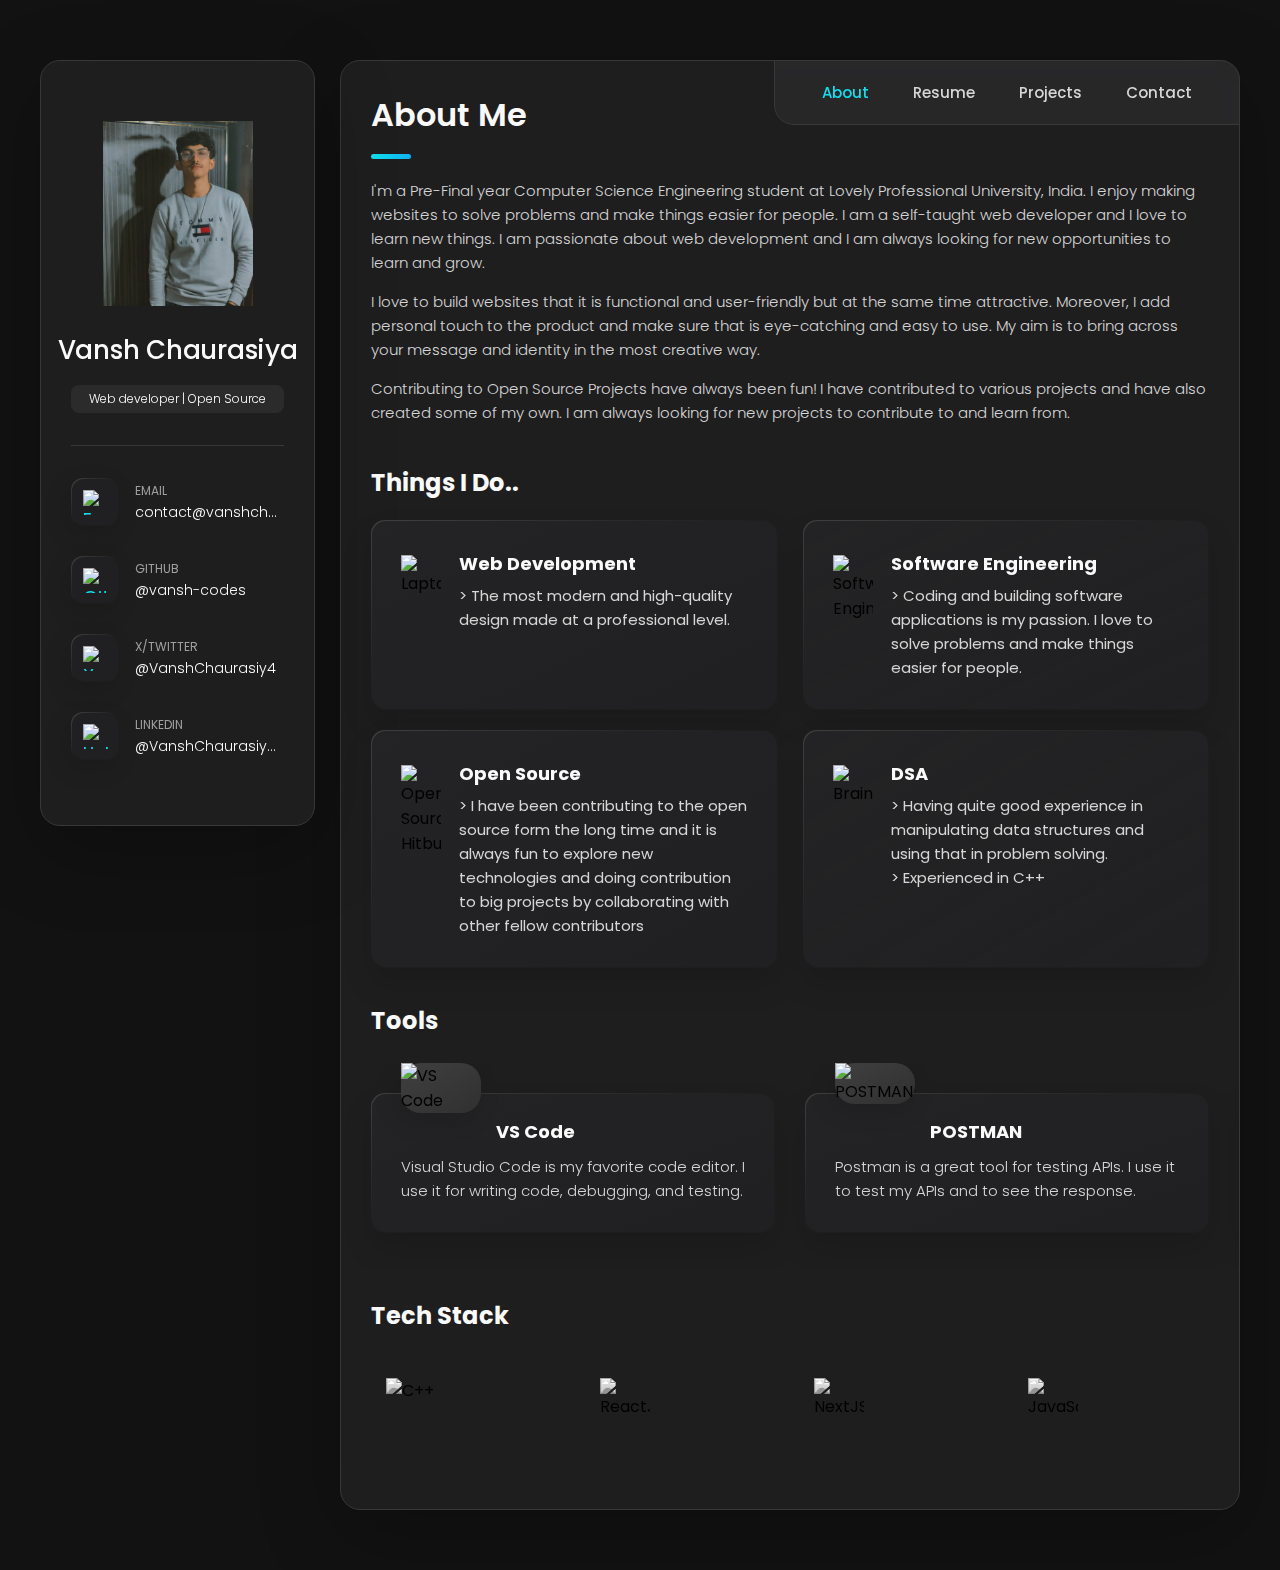
==== index.html @ 2228de02 "Replace PNG images with WEBP format for improved performance and reduced file size" ====
<!doctype html>
<html lang=en>
<head>
<script async src="https://www.googletagmanager.com/gtag/js?id=G-TPEFS9DG4G"></script>
<script>function gtag(){dataLayer.push(arguments)}window.dataLayer=window.dataLayer||[],gtag("js",new Date),gtag("config","G-TPEFS9DG4G")</script>
<script type=application/ld+json>
{
      "@context": "https://schema.org/",
      "@type": "Person",
      "name": "Vansh Chaurasiya",
      "url": "https://vanshchaurasiya.me",
      "image": "https://avatars.githubusercontent.com/u/114163734?v=4",
      "sameAs": [
        "https://x.com/VanshChaurasiy4",
        "https://www.linkedin.com/in/vanshchaurasiya24/",
        "https://github.com/vansh-codes",
        "https://vanshchaurasiya.me"
      ],
      "jobTitle": "Full Stack Developer Intern",
      "worksFor": {
        "@type": "Organization",
        "name": "MacBease Connections"
      },
      "alumniOf": {
        "@type": "CollegeOrUniversity",
        "name": "Lovely Professional University",
        "url": "https://www.lpu.in"
      },
      "knowsAbout": [
        "Web Development",
        "Full Stack Development",
        "JavaScript",
        "TypeScript",
        "React",
        "Node.js",
        "Blockchain"
      ],
      "hasOccupation": {
        "@type": "Occupation",
        "name": "Full Stack Developer",
        "estimatedSalary": "8000000 INR",
        "occupationLocation": "Remote"
      },
      "knowsLanguage": [
        { "@type": "Language", "name": "English" },
        { "@type": "Language", "name": "Hindi" }
      ]
    }
</script>
<script type=application/ld+json>
{
        "@context": "https://schema.org",
        "@type": "WebSite",
        "name": "Vansh Chaurasiya",
        "url": "https://vanshchaurasiya.me",
      }
</script>
<script type=application/ld+json>
{
        "@context": "https://schema.org",
        "@type": "ContactPage",
        "name": "Contact Vansh Chaurasiya",
        "url": "https://linkedin.com/in/vanshchaurasiya24",
        "about": "Reach out to Vansh Chaurasiya for collaboration and opportunities."
      }
</script>
<meta charset=UTF-8>
<meta http-equiv=X-UA-Compatible content="IE=edge">
<meta name=viewport content="width=device-width,initial-scale=1">
<meta http-equiv=Content-Type content="text/html; charset=utf-8">
<meta name=title content="Vansh Chaurasiya - Web Developer & Software Engineer">
<meta name=description content="Vansh Chaurasiya is a passionate Web Developer and Software Engineer currently pursuing a B.Tech in Computer Science. Skilled in modern web technologies, open-source contributions, and developing efficient, user-centric solutions.">
<meta name=keywords content="Vansh Chaurasita, vansh codes, Vansh Chaurasiya portfolio,
      single page profile, Cosmic Chronicles, Cosmic Blast, Sudoku Visualizer, Open Source Contributor,React.js developer, Next.js developer, open-source projects, JavaScript developer, front-end developer, developer portfolio, coding projects, web applications">
<meta name=robots content="index, follow">
<meta name=author content="Vansh Chaurasiya">
<meta property=og:type content=website>
<meta property=og:url content=https://vanshchaurasiya.me>
<meta property=og:title content="Vansh Chaurasiya - Web Developer & Software Engineer">
<meta property=og:description content="Vansh Chaurasiya is a passionate Web Developer and Software Engineer currently pursuing a B.Tech in Computer Science. Skilled in modern web technologies and open-source contributions">
<meta property=og:image content=https://vanshchaurasiya.me/assets/images/profile.webp>
<meta name=twitter:card content=summary_large_image>
<meta name=twitter:url content=https://vanshchaurasiya.me>
<meta name=twitter:title content="Vansh Chaurasiya - Web Developer & Software Engineer">
<meta name=twitter:description content="Explore the projects and contributions of Vansh Chaurasiya, a Web Developer & Software Engineer passionate about creating efficient and user-friendly web applications.">
<meta name=twitter:image content=https://vanshchaurasiya.me/assets/images/profile.webp>
<meta name=language content=English>
<title>Vansh Chaurasiya</title>
<link rel="shortcut icon" href=./assets/images/favicon.ico type=image/x-icon>
<link rel=stylesheet href=./assets/css/style.min.css>
<link rel=preconnect href=https://fonts.googleapis.com>
<link rel=preconnect href=https://fonts.gstatic.com crossorigin>
<link href="https://fonts.googleapis.com/css2?family=Poppins:wght@300;400;500;600&display=swap" rel=stylesheet>
</head>
<body>
<main>
<aside class=sidebar data-sidebar>
<div class=sidebar-info>
<figure class=avatar-box>
<img src=./assets/images/profile.webp alt="Vansh Chaurasiya" width=80>
</figure>
<div class=info-content>
<h1 class=name title="Vansh Chaurasiya">Vansh Chaurasiya</h1>
<p class=title>Web developer | Open Source</p>
</div>
<button class=info_more-btn data-sidebar-btn>
<span>Show Contacts</span>
<ion-icon name=chevron-down></ion-icon>
</button>
</div>
<div class=sidebar-info_more>
<div class=separator></div>
<ul class=contacts-list>
<li class=contact-item>
<div class=icon-box>
<img src=https://simpleicons.vercel.app/gmail/ffe alt=E-Mail width=25 height=25>
</div>
<div class=contact-info>
<p class=contact-title>Email</p>
<a href=mailto:contact@vanshchaurasiya.me class=contact-link>contact@vanshchaurasiya.me</a>
</div>
</li>
<li class=contact-item>
<div class=icon-box>
<img src=https://simpleicons.vercel.app/github/ffe alt=GitHub width=25 height=25>
</div>
<div class=contact-info>
<p class=contact-title>GitHub</p>
<a href=https://github.com/vansh-codes class=contact-link>@vansh-codes</a>
</div>
</li>
<li class=contact-item>
<div class=icon-box>
<img src=https://simpleicons.vercel.app/x/ffe alt=X-Twitter width=25 height=25>
</div>
<div class=contact-info>
<p class=contact-title>X/Twitter</p>
<a href=https://x.com/VanshChaurasiy4 class=contact-link>@VanshChaurasiy4</a>
</div>
</li>
<li class=contact-item>
<div class=icon-box>
<img src=https://simpleicons.vercel.app/linkedin/ffe alt=LinkedIn width=25 height=25>
</div>
<div class=contact-info>
<p class=contact-title>LinkedIn</p>
<a href=https://linkedin.com/in/vanshchaurasiya24 class=contact-link>@VanshChaurasiya24</a>
</div>
</li>
</ul>
<div class=separator></div>
<ul class=social-list>
<li class=social-item>
<a href=https://x.com/VanshChaurasiy4 class=social-link>
<ion-icon name=logo-twitter></ion-icon>
</a>
</li>
<li class=social-item>
<a href=https://linkedin.com/in/vanshchaurasiya24 class=social-link>
<ion-icon name=logo-linkedin></ion-icon>
</a>
</li>
<li class=social-item>
<a href=https://topmate.io/vansh_chaurasiya/ class=social-link>
<ion-icon name=logo-tumblr></ion-icon>
</a>
</li>
</ul>
</div>
</aside>
<div class=main-content>
<nav class=navbar>
<ul class=navbar-list>
<li class=navbar-item>
<button class="navbar-link active" data-nav-link>About</button>
</li>
<li class=navbar-item>
<button class=navbar-link data-nav-link>Resume</button>
</li>
<li class=navbar-item>
<button class=navbar-link data-nav-link>Projects</button>
</li>
<li class=navbar-item>
<button class=navbar-link data-nav-link>Contact</button>
</li>
</ul>
</nav>
<article class="about active" data-page=about>
<header>
<h2 class="h2 article-title">About me</h2>
</header>
<section class=about-text>
<p>
I'm a Pre-Final year Computer Science Engineering student at Lovely Professional University, India. I enjoy making websites to solve problems and make things easier for people. I am a self-taught web developer and I love to learn new things. I am passionate about web development and I am always looking for new opportunities to learn and grow.
</p>
<p>
I love to build websites that it is functional and user-friendly but at the same time attractive. Moreover, I add personal touch to the product and make sure that is eye-catching and easy to use. My aim is to bring across your message and identity in the most creative way.
</p>
<p>
Contributing to Open Source Projects have always been fun! I have contributed to various projects and have also created some of my own. I am always looking for new projects to contribute to and learn from.
</p>
</section>
<section class=service>
<h3 class="h3 service-title">Things I do..</h3>
<ul class=service-list>
<li class=service-item>
<div class=service-icon-box>
<img src=https://raw.githubusercontent.com/Tarikul-Islam-Anik/Animated-Fluent-Emojis/master/Emojis/Objects/Laptop.png alt=Laptop width=40>
</div>
<div class=service-content-box>
<h4 class="h4 service-item-title">Web Development</h4>
<p class=service-item-text>
> The most modern and high-quality design made at a professional level.
</p>
</div>
</li>
<li class=service-item>
<div class=service-icon-box>
<img src=https://raw.githubusercontent.com/Tarikul-Islam-Anik/Animated-Fluent-Emojis/master/Emojis/People%20with%20professions/Man%20Technologist%20Medium%20Skin%20Tone.png alt="Software Engineering" width=40>
</div>
<div class=service-content-box>
<h4 class="h4 service-item-title">Software Engineering</h4>
<p class=service-item-text>
> Coding and building software applications is my passion. I love to solve problems and make things easier for people.
</p>
</div>
</li>
<li class=service-item>
<div class=service-icon-box>
<img src=https://raw.githubusercontent.com/Tarikul-Islam-Anik/Animated-Fluent-Emojis/master/Emojis/Activities/Bullseye.png alt="Open Source Hitbullseye" width=40>
</div>
<div class=service-content-box>
<h4 class="h4 service-item-title">Open Source</h4>
<p class=service-item-text>
> I have been contributing to the open source form the long time and it is always fun to explore new technologies and doing contribution to big projects by collaborating with other fellow contributors
</p>
</div>
</li>
<li class=service-item>
<div class=service-icon-box>
<img src=https://raw.githubusercontent.com/Tarikul-Islam-Anik/Animated-Fluent-Emojis/master/Emojis/Hand%20gestures/Brain.png alt=Brain width=40>
</div>
<div class=service-content-box>
<h4 class="h4 service-item-title">DSA</h4>
<p class=service-item-text>
> Having quite good experience in manipulating data structures and using that in problem solving. <br>
> Experienced in C++
</p>
</div>
</li>
</ul>
</section>
<section class=testimonials>
<h3 class="h3 testimonials-title">Tools</h3>
<ul class="testimonials-list has-scrollbar">
<li class=testimonials-item>
<div class=content-card data-testimonials-item>
<figure class=testimonials-avatar-box>
<img src=./assets/images/vs-code.svg alt="VS Code" width=60 data-testimonials-avatar>
</figure>
<h4 class="h4 testimonials-item-title" data-testimonials-title>VS Code</h4>
<div class=testimonials-text data-testimonials-text>
<p>
Visual Studio Code is my favorite code editor. I use it for writing code, debugging, and testing.
</p>
</div>
</div>
</li>
<li class=testimonials-item>
<div class=content-card data-testimonials-item>
<figure class=testimonials-avatar-box>
<img src=./assets/images/postman-icon.svg alt=POSTMAN width=60 data-testimonials-avatar>
</figure>
<h4 class="h4 testimonials-item-title" data-testimonials-title>POSTMAN</h4>
<div class=testimonials-text data-testimonials-text>
<p>
Postman is a great tool for testing APIs. I use it to test my APIs and to see the response.
</p>
</div>
</div>
</li>
<li class=testimonials-item>
<div class=content-card data-testimonials-item>
<figure class=testimonials-avatar-box>
<img src=./assets/images/github.svg alt=Github width=60 data-testimonials-avatar>
</figure>
<h4 class="h4 testimonials-item-title" data-testimonials-title>GitHub</h4>
<div class=testimonials-text data-testimonials-text>
<p>
I use GitHub for version control and to collaborate with other developers.
</p>
</div>
</div>
</li>
<li class=testimonials-item>
<div class=content-card data-testimonials-item>
<figure class=testimonials-avatar-box>
<img src=./assets/images/git.svg alt=Git width=60 data-testimonials-avatar>
</figure>
<h4 class="h4 testimonials-item-title" data-testimonials-title>Git</h4>
<div class=testimonials-text data-testimonials-text>
<p>
Git is a distributed version control system. I use it to track changes in the source code during software development. It proves to be very useful when working in a team.
</p>
</div>
</div>
</li>
<li class=testimonials-item>
<div class=content-card data-testimonials-item>
<figure class=testimonials-avatar-box>
<img src=./assets/images/markdown.svg alt=Markdown width=60 data-testimonials-avatar>
</figure>
<h4 class="h4 testimonials-item-title" data-testimonials-title>Markdown</h4>
<div class=testimonials-text data-testimonials-text>
<p>
Markdown is a lightweight markup language with plain-text-formatting syntax. I use it to write documentation and README files. It is easy to write and easy to read. Markdown is a great way to write documentation.
</p>
</div>
</div>
</li>
<li class=testimonials-item>
<div class=content-card data-testimonials-item>
<figure class=testimonials-avatar-box>
<img src=./assets/images/linux.svg alt=Linux width=60 data-testimonials-avatar>
</figure>
<h4 class="h4 testimonials-item-title" data-testimonials-title>Linux</h4>
<div class=testimonials-text data-testimonials-text>
<p>
Sometimes I use Linux as my operating system. It is open-source and free. Linux is very stable and secure. It is great for programming and development.
</p>
</div>
</div>
</li>
</ul>
</section>
<div class=modal-container data-modal-container>
<div class=overlay data-overlay></div>
<section class=testimonials-modal>
<button class=modal-close-btn data-modal-close-btn>
<ion-icon name=close-outline></ion-icon>
</button>
<div class=modal-img-wrapper>
<figure class=modal-avatar-box>
<img src=./assets/images/github.svg alt=GitHub width=80 data-modal-img>
</figure>
</div>
<div class=modal-content>
<h4 class="h3 modal-title" data-modal-title>GitHub</h4>
<div data-modal-text>
<p>
I use GitHub for version control and to collaborate with other developers.
</p>
</div>
</div>
</section>
</div>
<section class=clients>
<h3 class="h3 clients-title">Tech Stack</h3>
<ul class="clients-list has-scrollbar">
<li class=clients-item>
<div style=width:50px>
<img src=https://simpleicons.vercel.app/cplusplus/fff alt=C++>
</div>
</li>
<li class=clients-item>
<div style=width:50px>
<img src=https://simpleicons.vercel.app/react/fff alt=ReactJS>
</div>
</li>
<li class=clients-item>
<div style=width:50px>
<img src=https://simpleicons.vercel.app/nextdotjs/fff alt=NextJS>
</div>
</li>
<li class=clients-item>
<div style=width:50px>
<img src=https://simpleicons.vercel.app/javascript/fff alt=JavaScript>
</div>
</li>
<li class=clients-item>
<div style=width:50px>
<img src=https://simpleicons.vercel.app/python/fff alt=Python>
</div>
</li>
<li class=clients-item>
<div style=width:50px>
<img src=https://simpleicons.vercel.app/html5/fff alt=HTML5>
</div>
</li>
<li class=clients-item>
<div style=width:50px>
<img src=https://simpleicons.vercel.app/css3/fff alt=CSS3>
</div>
</li>
<li class=clients-item>
<div style=width:50px>
<img src=https://simpleicons.vercel.app/nodedotjs/fff alt=NodeJS>
</div>
</li>
<li class=clients-item>
<div style=width:50px>
<img src=https://simpleicons.vercel.app/express/fff alt=Express>
</div>
</li>
<li class=clients-item>
<div style=width:50px>
<img src=https://simpleicons.vercel.app/bootstrap/fff alt=Bootstrap>
</div>
</li>
<li class=clients-item>
<div style=width:50px>
<img src=https://simpleicons.vercel.app/tailwindcss/fff alt=TailwindCSS>
</div>
</li>
<li class=clients-item>
<div style=width:50px>
<img src=https://simpleicons.vercel.app/jquery/fff alt=JQuery>
</div>
</li>
<li class=clients-item>
<div style=width:50px>
<img src=https://simpleicons.vercel.app/mongodb/fff alt=MongoDB>
</div>
</li>
<li class=clients-item>
<div style=width:50px>
<img src=https://simpleicons.vercel.app/mysql/fff alt=MySQL>
</div>
</li>
<li class=clients-item>
<div style=width:50px>
<img src=https://simpleicons.vercel.app/figma/fff alt=Figma>
</div>
</li>
<li class=clients-item>
<div style=width:50px>
<img src=https://simpleicons.vercel.app/c/fff alt=C>
</div>
</li>
</ul>
</section>
</article>
<article class=resume data-page=resume>
<header>
<h2 class="h2 article-title">Resume</h2>
</header>
<section class=timeline>
<div class=title-wrapper>
<div class=icon-box>
<ion-icon name=book-outline></ion-icon>
</div>
<h3 class=h3>Education</h3>
</div>
<ol class=timeline-list>
<li class=timeline-item>
<h4 class="h4 timeline-item-title">Lovely Professional University</h4>
<span>2022-Present</span>
<p class=timeline-text>
B.Tech Computer Science and Engineering <br>
3rd Year [8.69/10 CGPA]
</p>
</li>
<li class=timeline-item>
<h4 class="h4 timeline-item-title">Mother Teresa Senior Secondary Co-Ed School</h4>
<span>2020-2022</span>
<p class=timeline-text>
Higher Secondary Education from Bhopal <br>
CBSE Board [89.2%]
</p>
</li>
<li class=timeline-item>
<h4 class="h4 timeline-item-title">Secondary Education</h4>
<span>2019-2020</span>
<p class=timeline-text>
from Maharashtra Secondary School<br>
Maharashtra Board [91.8%]
</p>
</li>
</ol>
</section>
<section class=timeline>
<div class=title-wrapper>
<div class=icon-box>
<ion-icon name=book-outline></ion-icon>
</div>
<h3 class=h3>Experience</h3>
</div>
<ol class=timeline-list>
<li class=timeline-item>
<h4 class="h4 timeline-item-title">Full Stack Developer Internship, MacBease Connections Private Limited</h4>
<span>November 2024 — Present</span>
<p class=timeline-text>
> Developing and maintaining the official websites <br>
> Developed efficient RESTful APIs with an average response time of &lt; 400ms <br>
</p>
</li>
<li class=timeline-item>
<h4 class="h4 timeline-item-title">Project Admin, GirlScript Summer Of Code Extended 2024</h4>
<span>October 2024 — November 2024</span>
<p class=timeline-text>
> Managing the project and the contributors <br>
</p>
</li>
<li class=timeline-item>
<h4 class="h4 timeline-item-title">Full Stack Web Developer Internship, GirlScript Summer of Code</h4>
<span>September 2024 - November 2024</span>
<p class=timeline-text>
> Developing responsive and user-friendly pages using ReactJS and NextJS <br>
> Increased engagement rate by 10% by implementing new features
</p>
</li>
<li class=timeline-item>
<h4 class="h4 timeline-item-title">Open Source Contributor, GirlScript Summer Of Code (GSSoC'24)</h4>
<span>June 2024 - August 2024</span>
<p class=timeline-text>
> Ranked 51 out of 2.4k+ active contributors, recognized as Top Contributor<br>
> Contributed to more than 10 repositories focusing on both frontend and backend technologies <br>
> Implemented new features, fixed bugs and improved the overall performance of the projects > Worked on enhancing the SEO of the websites
</p>
</li>
</ol>
</section>
</article>
<article class=portfolio data-page=projects>
<header>
<h2 class="h2 article-title">Project</h2>
</header>
<section class=projects>
<ul class=filter-list>
<li class=filter-item>
<button class=active data-filter-btn>All</button>
</li>
<li class=filter-item>
<button data-filter-btn>Web Development</button>
</li>
<li class=filter-item>
<button data-filter-btn>Browser Extensions</button>
</li>
<li class=filter-item>
<button data-filter-btn>Coding</button>
</li>
</ul>
<div class=filter-select-box>
<button class=filter-select data-select>
<div class=select-value data-selecct-value>Select category</div>
<div class=select-icon>
<ion-icon name=chevron-down></ion-icon>
</div>
</button>
<ul class=select-list>
<li class=select-item>
<button data-select-item>All</button>
</li>
<li class=select-item>
<button data-select-item>Web Development</button>
</li>
<li class=select-item>
<button data-select-item>Browser Extensions</button>
</li>
<li class=select-item>
<button data-select-item>Coding</button>
</li>
</ul>
</div>
<ul class=project-list>
<li class="project-item active" data-filter-item data-category="web development">
<a href=https://github.com/vansh-codes/e-wood>
<figure class=project-img>
<div class=project-item-icon-box>
<img src=https://raw.githubusercontent.com/Tarikul-Islam-Anik/Animated-Fluent-Emojis/master/Emojis/Hand%20gestures/Eye.png alt=Eye width=5>
</div>
<img src=./assets/images/e-wood.webp alt=E-Wood loading=lazy>
</figure>
<h3 class=project-title>E-Wood</h3>
<p class=project-category>Web Development</p>
</a>
</li>
<li class="project-item active" data-filter-item data-category="web development">
<a href=https://github.com/vansh-codes/cosmic-chronicles>
<figure class=project-img>
<div class=project-item-icon-box>
<img src=https://raw.githubusercontent.com/Tarikul-Islam-Anik/Animated-Fluent-Emojis/master/Emojis/Hand%20gestures/Eye.png alt=Eye width=5>
</div>
<img src=./assets/images/cosmic-chronicles.webp alt="Cosmic Chronicles" loading=lazy>
</figure>
<h3 class=project-title>Cosmic Chronicles</h3>
<p class=project-category>Web Development</p>
</a>
</li>
<li class="project-item active" data-filter-item data-category="web development">
<a href=https://github.com/vansh-codes/cosmic-blast>
<figure class=project-img>
<div class=project-item-icon-box>
<img src=https://raw.githubusercontent.com/Tarikul-Islam-Anik/Animated-Fluent-Emojis/master/Emojis/Hand%20gestures/Eye.png alt=Eye width=5>
</div>
<img src=./assets/images/cosmic-blast.webp alt="Cosmic Blast" loading=lazy>
</figure>
<h3 class=project-title>Cosmic Blast</h3>
<p class=project-category>Web Development</p>
</a>
</li>
<li class="project-item active" data-filter-item data-category="browser extensions">
<a href=https://github.com/vansh-codes/web-annotation-tool>
<figure class=project-img>
<div class=project-item-icon-box>
<img src=https://raw.githubusercontent.com/Tarikul-Islam-Anik/Animated-Fluent-Emojis/master/Emojis/Hand%20gestures/Eye.png alt=Eye width=5>
</div>
<img src=./assets/images/web-annotation.webp alt="Web Annotation Tool" loading=lazy>
</figure>
<h3 class=project-title>Web Annotation Tool</h3>
<p class=project-category>Browser Extensions</p>
</a>
</li>
<li class="project-item active" data-filter-item data-category="web development">
<a href=https://github.com/vansh-codes/Heatmap-Generator>
<figure class=project-img>
<div class=project-item-icon-box>
<img src=https://raw.githubusercontent.com/Tarikul-Islam-Anik/Animated-Fluent-Emojis/master/Emojis/Hand%20gestures/Eye.png alt=Eye width=5>
</div>
<img src=./assets/images/heatmap-generator.webp alt="Heatmap Generator" loading=lazy>
</figure>
<h3 class=project-title>Heatmap Generator</h3>
<p class=project-category>Web Development</p>
</a>
</li>
<li class="project-item active" data-filter-item data-category="browser extensions">
<a href=https://github.com/vansh-codes/testforge>
<figure class=project-img>
<div class=project-item-icon-box>
<img src=https://raw.githubusercontent.com/Tarikul-Islam-Anik/Animated-Fluent-Emojis/master/Emojis/Hand%20gestures/Eye.png alt=Eye width=5>
</div>
<img src=./assets/images/testforge.webp alt=TestForge loading=lazy>
</figure>
<h3 class=project-title>TestForge</h3>
<p class=project-category>Browser Extensions</p>
</a>
</li>
<li class="project-item active" data-filter-item data-category=coding>
<a href=https://github.com/vansh-codes/Bankers-Algorithm---OS>
<figure class=project-img>
<div class=project-item-icon-box>
<img src=https://raw.githubusercontent.com/Tarikul-Islam-Anik/Animated-Fluent-Emojis/master/Emojis/Hand%20gestures/Eye.png alt=Eye width=5>
</div>
<img src=./assets/images/bankers-algo.webp alt="Bankers Algorithm" loading=lazy>
</figure>
<h3 class=project-title>Bankers Algorithm</h3>
<p class=project-category>Coding</p>
</a>
</li>
<li class="project-item active" data-filter-item data-category="web development">
<a href=https://github.com/vansh-codes/iPhone14Pro-Clone>
<figure class=project-img>
<div class=project-item-icon-box>
<img src=https://raw.githubusercontent.com/Tarikul-Islam-Anik/Animated-Fluent-Emojis/master/Emojis/Hand%20gestures/Eye.png alt=Eye width=5>
</div>
<img src=./assets/images/iphone14pro.webp alt=metaspark loading=lazy>
</figure>
<h3 class=project-title>iPhone 14 Pro Clone</h3>
<p class=project-category>Web Development</p>
</a>
</li>
<li class="project-item active" data-filter-item data-category="web development">
<a href=https://github.com/vansh-codes/Text-Volt>
<figure class=project-img>
<div class=project-item-icon-box>
<img src=https://raw.githubusercontent.com/Tarikul-Islam-Anik/Animated-Fluent-Emojis/master/Emojis/Hand%20gestures/Eye.png alt=Eye width=5>
</div>
<img src=./assets/images/textvolt.webp alt="task manager" loading=lazy>
</figure>
<h3 class=project-title>Text Volt</h3>
<p class=project-category>Web Development</p>
</a>
</li>
<li class="project-item active" data-filter-item data-category=coding>
<a href=https://github.com/vansh-codes/Python-Projects>
<figure class=project-img>
<div class=project-item-icon-box>
<img src=https://raw.githubusercontent.com/Tarikul-Islam-Anik/Animated-Fluent-Emojis/master/Emojis/Hand%20gestures/Eye.png alt=Eye width=5>
</div>
<img src=./assets/images/python-projects.webp alt="Python Projects" loading=lazy>
</figure>
<h3 class=project-title>Python Projects</h3>
<p class=project-category>Coding</p>
</a>
</li>
</ul>
</section>
</article>
<article class=contact data-page=contact>
<header>
<h2 class="h2 article-title">Contact</h2>
</header>
<section class=mapbox data-mapbox>
<figure>
<iframe src="https://www.google.com/maps/embed?pb=!1m18!1m12!1m3!1d234700.9000290281!2d77.24107900392004!3d23.199323871704163!2m3!1f0!2f0!3f0!3m2!1i1024!2i768!4f13.1!3m3!1m2!1s0x397c428f8fd68fbd%3A0x2155716d572d4f8!2sBhopal%2C%20Madhya%20Pradesh!5e0!3m2!1sen!2sin!4v1726924952964!5m2!1sen!2sin" width=400 height=300 loading=lazy></iframe>
</figure>
</section>
<section class=contact-form>
<h3 class="h3 form-title">Contact Form</h3>
<form class=form data-form method=POST id=form>
<script>document.write(unescape("%3C%69%6E%70%75%74%20%74%79%70%65%3D%22%68%69%64%64%65%6E%22%20%6E%61%6D%65%3D%22%61%63%63%65%73%73%5F%6B%65%79%22%20%76%61%6C%75%65%3D%22%66%65%64%34%32%33%39%36%2D%37%32%30%36%2D%34%38%63%34%2D%39%31%61%61%2D%30%37%39%31%61%33%61%66%34%31%35%61%22%3E"))</script>
<div class=input-wrapper>
<input name=fullname class=form-input placeholder="Full name" required data-form-input>
<input type=email name=email class=form-input placeholder="Email address" required data-form-input>
</div>
<textarea name=message class=form-input placeholder="Your Message" required data-form-input></textarea>
<button class=form-btn type=submit disabled data-form-btn>
<ion-icon name=paper-plane></ion-icon>
<span class=result-msg>Send Message</span>
</button>
<div id=result class=form-result></div>
</form>
</section>
</article>
</div>
</main>
<script src=./assets/js/script.min.js></script>
<script type=module src=https://unpkg.com/ionicons@5.5.2/dist/ionicons/ionicons.esm.js></script>
<script nomodule src=https://unpkg.com/ionicons@5.5.2/dist/ionicons/ionicons.js></script>
</body>
</html>
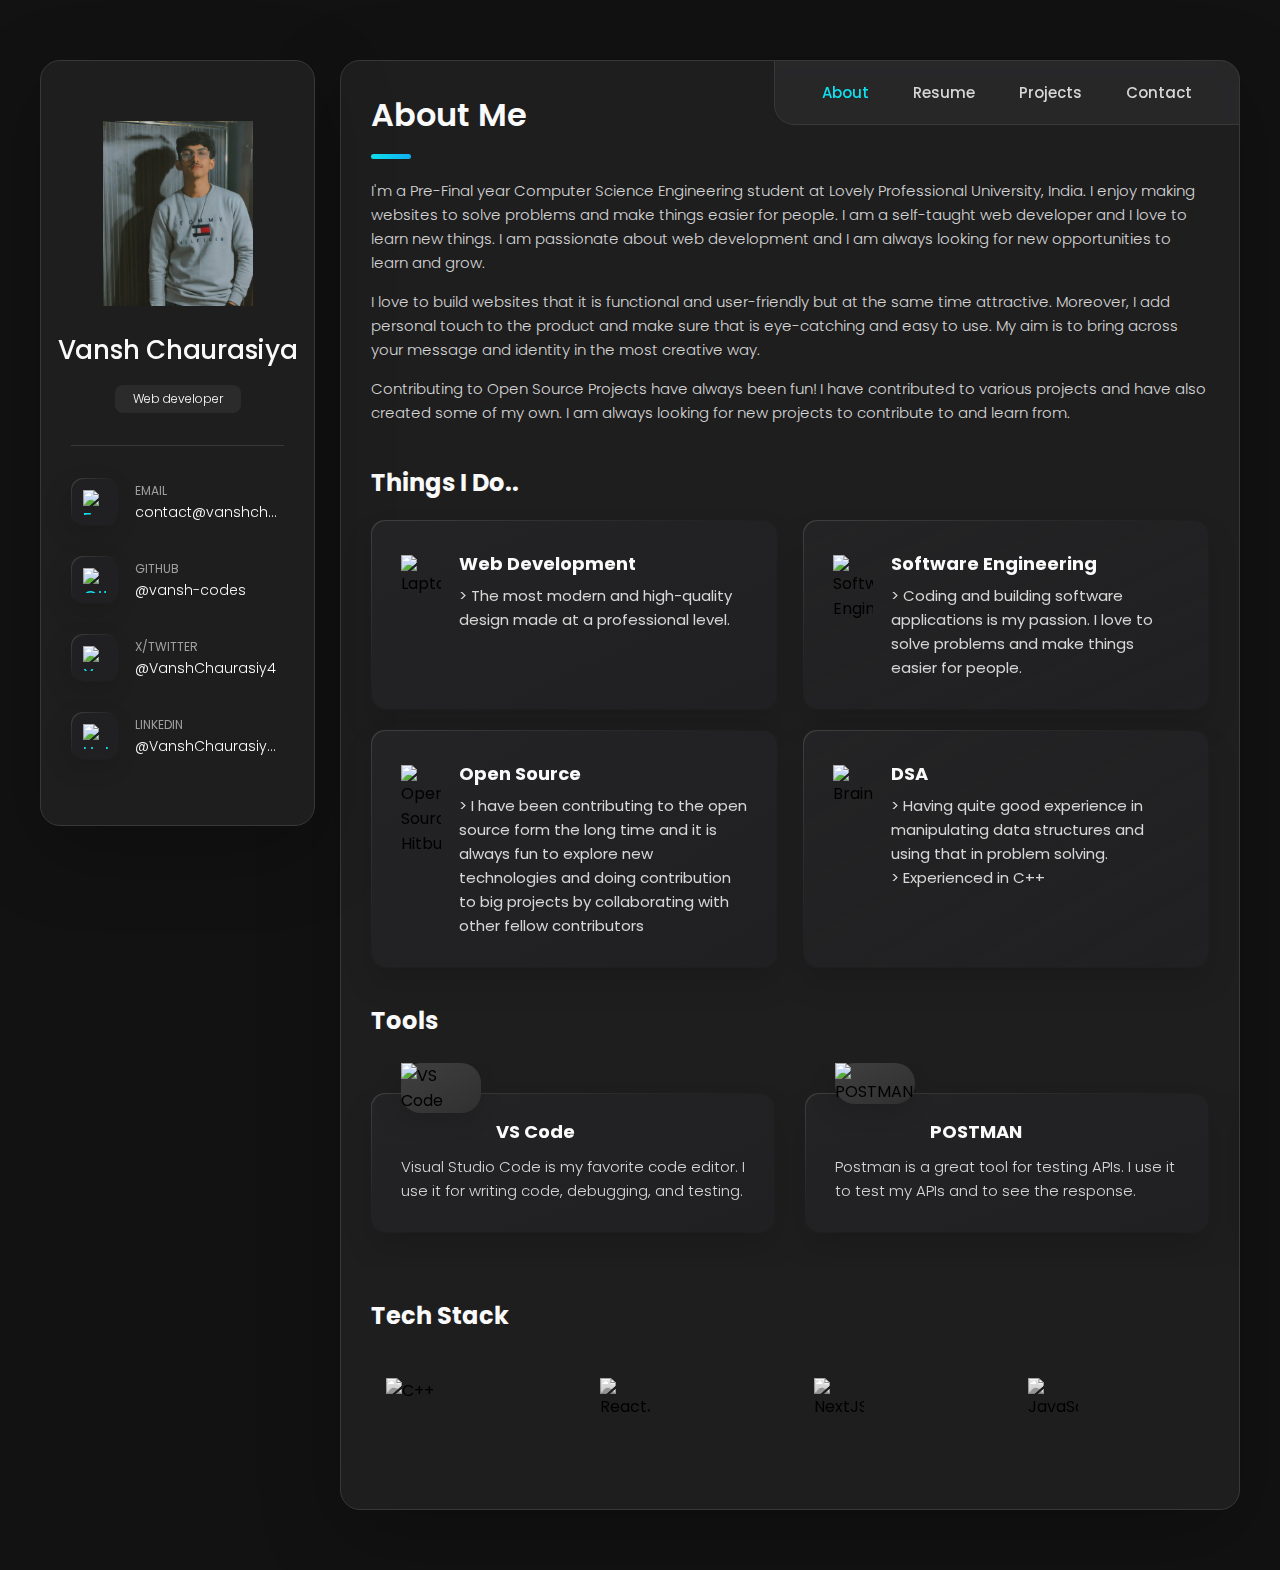
==== commit 6d5be7ef: "Add favicons and browser configuration, update sitemap and robots.txt" ====
--- a/index.html
+++ b/index.html
@@ -4,7 +4,7 @@
 <script async src="https://www.googletagmanager.com/gtag/js?id=G-TPEFS9DG4G"></script>
 <script>function gtag(){dataLayer.push(arguments)}window.dataLayer=window.dataLayer||[],gtag("js",new Date),gtag("config","G-TPEFS9DG4G")</script>
 <script type=application/ld+json>
-{
+  {
       "@context": "https://schema.org/",
       "@type": "Person",
       "name": "Vansh Chaurasiya",
@@ -48,21 +48,22 @@
     }
 </script>
 <script type=application/ld+json>
-{
-        "@context": "https://schema.org",
-        "@type": "WebSite",
-        "name": "Vansh Chaurasiya",
-        "url": "https://vanshchaurasiya.me",
-      }
+  {
+    "@context": "https://schema.org",
+    "@type": "WebSite",
+    "name": "Vansh Chaurasiya",
+    "url": "https://vanshchaurasiya.me",
+    "image": "https://vanshchaurasiya.me/assets/images/profile.webp",
+  }
 </script>
 <script type=application/ld+json>
-{
-        "@context": "https://schema.org",
-        "@type": "ContactPage",
-        "name": "Contact Vansh Chaurasiya",
-        "url": "https://linkedin.com/in/vanshchaurasiya24",
-        "about": "Reach out to Vansh Chaurasiya for collaboration and opportunities."
-      }
+  {
+    "@context": "https://schema.org",
+    "@type": "ContactPage",
+    "name": "Contact Vansh Chaurasiya",
+    "url": "https://linkedin.com/in/vanshchaurasiya24",
+    "about": "Reach out to Vansh Chaurasiya for collaboration and opportunities."
+  }
 </script>
 <meta charset=UTF-8>
 <meta http-equiv=X-UA-Compatible content="IE=edge">
@@ -71,14 +72,20 @@
 <meta name=title content="Vansh Chaurasiya - Web Developer & Software Engineer">
 <meta name=description content="Vansh Chaurasiya is a passionate Web Developer and Software Engineer currently pursuing a B.Tech in Computer Science. Skilled in modern web technologies, open-source contributions, and developing efficient, user-centric solutions.">
 <meta name=keywords content="Vansh Chaurasita, vansh codes, Vansh Chaurasiya portfolio,
-      single page profile, Cosmic Chronicles, Cosmic Blast, Sudoku Visualizer, Open Source Contributor,React.js developer, Next.js developer, open-source projects, JavaScript developer, front-end developer, developer portfolio, coding projects, web applications">
+single page profile, Cosmic Chronicles, Cosmic Blast, Sudoku Visualizer, Open Source Contributor,React.js developer, Next.js developer, open-source projects, JavaScript developer, front-end developer, developer portfolio, coding projects, web applications">
 <meta name=robots content="index, follow">
 <meta name=author content="Vansh Chaurasiya">
+<meta name="creator" content="Vansh Chaurasiya" />
+<meta name="msapplication-config" content="/browserconfig.xml">
+<meta name="application-name" content="Vansh Chaurasiya" />
 <meta property=og:type content=website>
+<meta property="og:site_name" content="Vansh Chaurasiya" />
 <meta property=og:url content=https://vanshchaurasiya.me>
 <meta property=og:title content="Vansh Chaurasiya - Web Developer & Software Engineer">
 <meta property=og:description content="Vansh Chaurasiya is a passionate Web Developer and Software Engineer currently pursuing a B.Tech in Computer Science. Skilled in modern web technologies and open-source contributions">
 <meta property=og:image content=https://vanshchaurasiya.me/assets/images/profile.webp>
+<meta property="og:image:alt" content="Vansh Chaurasiya Profile" />
+<meta property="og:image:secure_url" content="https://vanshchaurasiya.me/assets/images/profile.webp" />
 <meta name=twitter:card content=summary_large_image>
 <meta name=twitter:url content=https://vanshchaurasiya.me>
 <meta name=twitter:title content="Vansh Chaurasiya - Web Developer & Software Engineer">
@@ -86,8 +93,24 @@
 <meta name=twitter:image content=https://vanshchaurasiya.me/assets/images/profile.webp>
 <meta name=language content=English>
 <title>Vansh Chaurasiya</title>
+<link rel="icon" href="./assets/images/favicon.ico" type="image/x-icon">
+<link rel="icon" href="./assets/images/favicon-32x32.png" type="image/png">
 <link rel="shortcut icon" href=./assets/images/favicon.ico type=image/x-icon>
+<link rel="icon" type="image/png" sizes="192x192"  href="./assets/images/android-icon-192x192.png">
+<link rel="icon" type="image/png" sizes="32x32" href="./assets/images/favicon-32x32.png">
+<link rel="icon" type="image/png" sizes="96x96" href="./assets/images/favicon-96x96.png">
+<link rel="icon" type="image/png" sizes="16x16" href="./assets/images/favicon-16x16.png">
+<link rel="apple-touch-icon" sizes="57x57" href="./assets/images/apple-icon-57x57.png">
+<link rel="apple-touch-icon" sizes="60x60" href="./assets/images/apple-icon-60x60.png">
+<link rel="apple-touch-icon" sizes="72x72" href="./assets/images/apple-icon-72x72.png">
+<link rel="apple-touch-icon" sizes="76x76" href="./assets/images/apple-icon-76x76.png">
+<link rel="apple-touch-icon" sizes="114x114" href="./assets/images/apple-icon-114x114.png">
+<link rel="apple-touch-icon" sizes="120x120" href="./assets/images/apple-icon-120x120.png">
+<link rel="apple-touch-icon" sizes="144x144" href="./assets/images/apple-icon-144x144.png">
+<link rel="apple-touch-icon" sizes="152x152" href="./assets/images/apple-icon-152x152.png">
+<link rel="apple-touch-icon" sizes="180x180" href="./assets/images/apple-icon-180x180.png">
 <link rel=stylesheet href=./assets/css/style.min.css>
+<link rel="canonical" href="https://vanshchaurasiya.me" />
 <link rel=preconnect href=https://fonts.googleapis.com>
 <link rel=preconnect href=https://fonts.gstatic.com crossorigin>
 <link href="https://fonts.googleapis.com/css2?family=Poppins:wght@300;400;500;600&display=swap" rel=stylesheet>
@@ -101,7 +124,7 @@
 </figure>
 <div class=info-content>
 <h1 class=name title="Vansh Chaurasiya">Vansh Chaurasiya</h1>
-<p class=title>Web developer | Open Source</p>
+<p class=title>Web developer</p>
 </div>
 <button class=info_more-btn data-sidebar-btn>
 <span>Show Contacts</span>
@@ -113,11 +136,11 @@
 <ul class=contacts-list>
 <li class=contact-item>
 <div class=icon-box>
-<img src=https://simpleicons.vercel.app/gmail/ffe alt=E-Mail width=25 height=25>
+<img src=https://simpleicons.vercel.app/gmail/ffe alt="E-Mail" width=25 height=25>
 </div>
 <div class=contact-info>
 <p class=contact-title>Email</p>
-<a href=mailto:contact@vanshchaurasiya.me class=contact-link>contact@vanshchaurasiya.me</a>
+<a href=mailto:contact@vanshchaurasiya.me?body=Hello%20Vansh%21 class=contact-link>contact@vanshchaurasiya.me</a>
 </div>
 </li>
 <li class=contact-item>
@@ -564,6 +587,18 @@
 </div>
 <ul class=project-list>
 <li class="project-item active" data-filter-item data-category="web development">
+<a href=https://github.com/vansh-codes/QuestSearch>
+<figure class=project-img>
+<div class=project-item-icon-box>
+<img src=https://raw.githubusercontent.com/Tarikul-Islam-Anik/Animated-Fluent-Emojis/master/Emojis/Hand%20gestures/Eye.png alt=Eye width=5>
+</div>
+<img src=./assets/images/quest-search.webp alt=Quest-Search loading=lazy>
+</figure>
+<h3 class=project-title>Quest Search</h3>
+<p class=project-category>Web Development</p>
+</a>
+</li>
+<li class="project-item active" data-filter-item data-category="web development">
 <a href=https://github.com/vansh-codes/e-wood>
 <figure class=project-img>
 <div class=project-item-icon-box>
@@ -573,6 +608,18 @@
 </figure>
 <h3 class=project-title>E-Wood</h3>
 <p class=project-category>Web Development</p>
+</a>
+</li>
+<li class="project-item active" data-filter-item data-category="coding">
+<a href=https://github.com/vansh-codes/vansh-codes-cli-portfolio>
+<figure class=project-img>
+<div class=project-item-icon-box>
+<img src=https://raw.githubusercontent.com/Tarikul-Islam-Anik/Animated-Fluent-Emojis/master/Emojis/Hand%20gestures/Eye.png alt=Eye width=5>
+</div>
+<img src=./assets/images/cli-portfolio.webp alt=Cli-Portfolio-Vansh loading=lazy>
+</figure>
+<h3 class=project-title>Cli Portfolio (NPM Package)</h3>
+<p class=project-category>Coding</p>
 </a>
 </li>
 <li class="project-item active" data-filter-item data-category="web development">
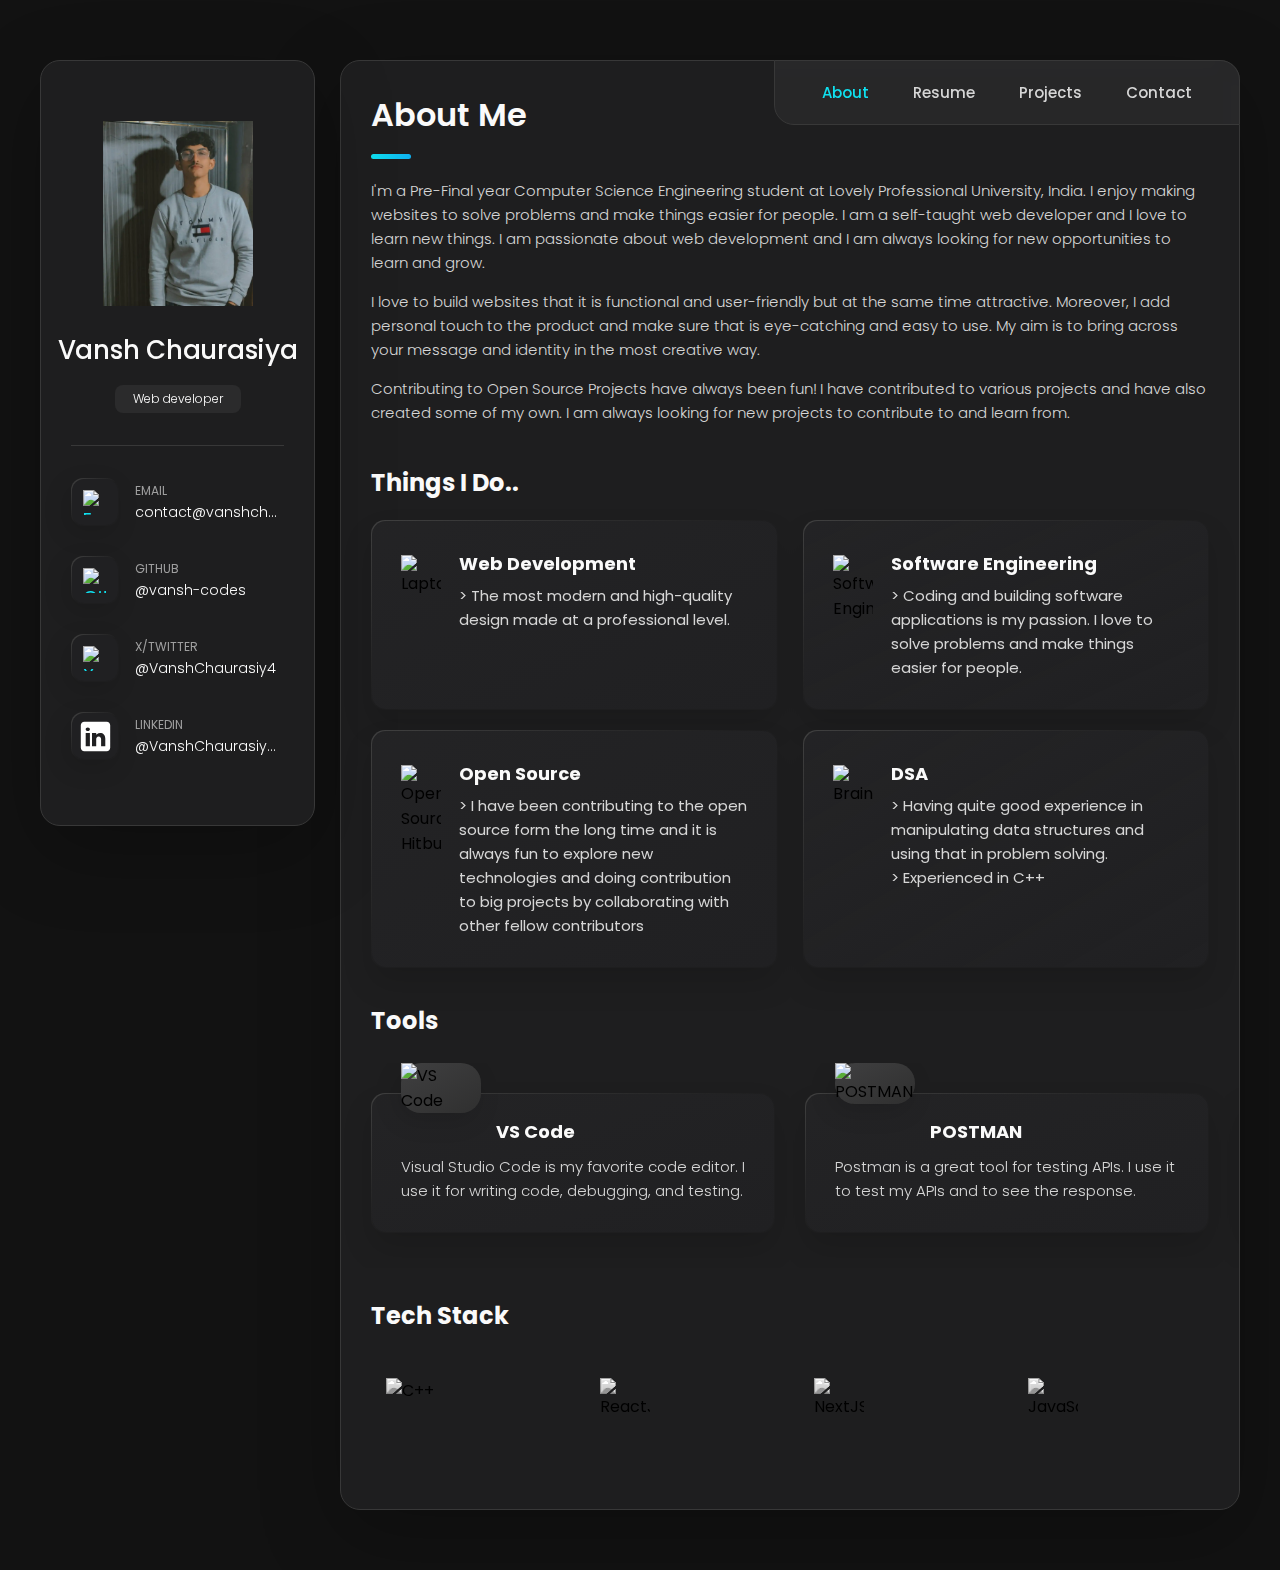
==== commit a5c3036c: "Refactor tooltip functionality and update robots.txt; remove .vscode from .gitignore" ====
--- a/index.html
+++ b/index.html
@@ -5,47 +5,47 @@
 <script>function gtag(){dataLayer.push(arguments)}window.dataLayer=window.dataLayer||[],gtag("js",new Date),gtag("config","G-TPEFS9DG4G")</script>
 <script type=application/ld+json>
   {
-      "@context": "https://schema.org/",
-      "@type": "Person",
-      "name": "Vansh Chaurasiya",
-      "url": "https://vanshchaurasiya.me",
-      "image": "https://avatars.githubusercontent.com/u/114163734?v=4",
-      "sameAs": [
-        "https://x.com/VanshChaurasiy4",
-        "https://www.linkedin.com/in/vanshchaurasiya24/",
-        "https://github.com/vansh-codes",
-        "https://vanshchaurasiya.me"
-      ],
-      "jobTitle": "Full Stack Developer Intern",
-      "worksFor": {
-        "@type": "Organization",
-        "name": "MacBease Connections"
-      },
-      "alumniOf": {
-        "@type": "CollegeOrUniversity",
-        "name": "Lovely Professional University",
-        "url": "https://www.lpu.in"
-      },
-      "knowsAbout": [
-        "Web Development",
-        "Full Stack Development",
-        "JavaScript",
-        "TypeScript",
-        "React",
-        "Node.js",
-        "Blockchain"
-      ],
-      "hasOccupation": {
-        "@type": "Occupation",
-        "name": "Full Stack Developer",
-        "estimatedSalary": "8000000 INR",
-        "occupationLocation": "Remote"
-      },
-      "knowsLanguage": [
-        { "@type": "Language", "name": "English" },
-        { "@type": "Language", "name": "Hindi" }
-      ]
-    }
+    "@context": "https://schema.org/",
+    "@type": "Person",
+    "name": "Vansh Chaurasiya",
+    "url": "https://vanshchaurasiya.me",
+    "image": "https://avatars.githubusercontent.com/u/114163734?v=4",
+    "sameAs": [
+      "https://x.com/VanshChaurasiy4",
+      "https://www.linkedin.com/in/vanshchaurasiya24/",
+      "https://github.com/vansh-codes",
+      "https://vanshchaurasiya.me"
+    ],
+    "jobTitle": "Full Stack Developer Intern",
+    "worksFor": {
+      "@type": "Organization",
+      "name": "MacBease Connections"
+    },
+    "alumniOf": {
+      "@type": "CollegeOrUniversity",
+      "name": "Lovely Professional University",
+      "url": "https://www.lpu.in"
+    },
+    "knowsAbout": [
+      "Web Development",
+      "Full Stack Development",
+      "JavaScript",
+      "TypeScript",
+      "React",
+      "Node.js",
+      "Blockchain"
+    ],
+    "hasOccupation": {
+      "@type": "Occupation",
+      "name": "Full Stack Developer",
+      "estimatedSalary": "8000000 INR",
+      "occupationLocation": "Remote"
+    },
+    "knowsLanguage": [
+      { "@type": "Language", "name": "English" },
+      { "@type": "Language", "name": "Hindi" }
+    ]
+  }
 </script>
 <script type=application/ld+json>
   {
@@ -53,7 +53,7 @@
     "@type": "WebSite",
     "name": "Vansh Chaurasiya",
     "url": "https://vanshchaurasiya.me",
-    "image": "https://vanshchaurasiya.me/assets/images/profile.webp",
+    "image": "https://vanshchaurasiya.me/assets/images/profile.webp"
   }
 </script>
 <script type=application/ld+json>
@@ -163,7 +163,7 @@
 </li>
 <li class=contact-item>
 <div class=icon-box>
-<img src=https://simpleicons.vercel.app/linkedin/ffe alt=LinkedIn width=25 height=25>
+<img src="./assets//images/linkedin.svg" alt=LinkedIn width=35 height=35>
 </div>
 <div class=contact-info>
 <p class=contact-title>LinkedIn</p>
@@ -381,83 +381,99 @@
 <h3 class="h3 clients-title">Tech Stack</h3>
 <ul class="clients-list has-scrollbar">
 <li class=clients-item>
-<div style=width:50px>
-<img src=https://simpleicons.vercel.app/cplusplus/fff alt=C++>
-</div>
-</li>
-<li class=clients-item>
-<div style=width:50px>
-<img src=https://simpleicons.vercel.app/react/fff alt=ReactJS>
-</div>
-</li>
-<li class=clients-item>
-<div style=width:50px>
-<img src=https://simpleicons.vercel.app/nextdotjs/fff alt=NextJS>
-</div>
-</li>
-<li class=clients-item>
-<div style=width:50px>
-<img src=https://simpleicons.vercel.app/javascript/fff alt=JavaScript>
-</div>
-</li>
-<li class=clients-item>
-<div style=width:50px>
-<img src=https://simpleicons.vercel.app/python/fff alt=Python>
-</div>
-</li>
-<li class=clients-item>
-<div style=width:50px>
-<img src=https://simpleicons.vercel.app/html5/fff alt=HTML5>
-</div>
-</li>
-<li class=clients-item>
-<div style=width:50px>
-<img src=https://simpleicons.vercel.app/css3/fff alt=CSS3>
-</div>
-</li>
-<li class=clients-item>
-<div style=width:50px>
-<img src=https://simpleicons.vercel.app/nodedotjs/fff alt=NodeJS>
-</div>
-</li>
-<li class=clients-item>
-<div style=width:50px>
-<img src=https://simpleicons.vercel.app/express/fff alt=Express>
-</div>
-</li>
-<li class=clients-item>
-<div style=width:50px>
-<img src=https://simpleicons.vercel.app/bootstrap/fff alt=Bootstrap>
-</div>
-</li>
-<li class=clients-item>
-<div style=width:50px>
-<img src=https://simpleicons.vercel.app/tailwindcss/fff alt=TailwindCSS>
-</div>
-</li>
-<li class=clients-item>
-<div style=width:50px>
-<img src=https://simpleicons.vercel.app/jquery/fff alt=JQuery>
-</div>
-</li>
-<li class=clients-item>
-<div style=width:50px>
-<img src=https://simpleicons.vercel.app/mongodb/fff alt=MongoDB>
-</div>
-</li>
-<li class=clients-item>
-<div style=width:50px>
-<img src=https://simpleicons.vercel.app/mysql/fff alt=MySQL>
-</div>
-</li>
-<li class=clients-item>
-<div style=width:50px>
-<img src=https://simpleicons.vercel.app/figma/fff alt=Figma>
-</div>
-</li>
-<li class=clients-item>
-<div style=width:50px>
-<img src=https://simpleicons.vercel.app/c/fff alt=C>
+<div style=width:50px class="data-tooltip">
+<img src=https://simpleicons.vercel.app/cplusplus/fff alt=C++ data-title="C++">
+<span class="tooltip"></span>
+</div>
+</li>
+<li class=clients-item>
+<div style=width:50px class="data-tooltip">
+<img src=https://simpleicons.vercel.app/react/fff alt=ReactJS data-title="React">
+<span class="tooltip"></span>
+</div>
+</li>
+<li class=clients-item>
+<div style=width:50px class="data-tooltip">
+<img src=https://simpleicons.vercel.app/nextdotjs/fff alt=NextJS data-title="NextJS">
+<span class="tooltip"></span>
+</div>
+</li>
+<li class=clients-item>
+<div style=width:50px class="data-tooltip">
+<img src=https://simpleicons.vercel.app/javascript/fff alt=JavaScript data-title="JavaScript">
+<span class="tooltip"></span>
+</div>
+</li>
+<li class=clients-item>
+<div style=width:50px class="data-tooltip">
+<img src=https://simpleicons.vercel.app/python/fff alt=Python data-title="Python">
+<span class="tooltip"></span>
+</div>
+</li>
+<li class=clients-item>
+<div style=width:50px class="data-tooltip">
+<img src=https://simpleicons.vercel.app/html5/fff alt=HTML5 data-title="HTML5">
+<span class="tooltip"></span>
+</div>
+</li>
+<li class=clients-item>
+<div style=width:50px class="data-tooltip">
+<img src=https://simpleicons.vercel.app/css3/fff alt=CSS3 data-title="CSS">
+<span class="tooltip"></span>
+</div>
+</li>
+<li class=clients-item>
+<div style=width:50px class="data-tooltip">
+<img src=https://simpleicons.vercel.app/nodedotjs/fff alt=NodeJS data-title="NodeJS">
+<span class="tooltip"></span>
+</div>
+</li>
+<li class=clients-item>
+<div style=width:50px class="data-tooltip">
+<img src=https://simpleicons.vercel.app/express/fff alt=Express data-title="Express">
+<span class="tooltip"></span>
+</div>
+</li>
+<li class=clients-item>
+<div style=width:50px class="data-tooltip">
+<img src=https://simpleicons.vercel.app/bootstrap/fff alt=Bootstrap data-title="Bootstrap">
+<span class="tooltip"></span>
+</div>
+</li>
+<li class=clients-item>
+<div style=width:50px class="data-tooltip">
+<img src=https://simpleicons.vercel.app/tailwindcss/fff alt=TailwindCSS data-title="TailwindCSS">
+<span class="tooltip"></span>
+</div>
+</li>
+<li class=clients-item>
+<div style=width:50px class="data-tooltip">
+<img src=https://simpleicons.vercel.app/jquery/fff alt=JQuery data-title="JQuery">
+<span class="tooltip"></span>
+</div>
+</li>
+<li class=clients-item>
+<div style=width:50px class="data-tooltip">
+<img src=https://simpleicons.vercel.app/mongodb/fff alt=MongoDB data-title="MongoDB">
+<span class="tooltip"></span>
+</div>
+</li>
+<li class=clients-item>
+<div style=width:50px class="data-tooltip">
+<img src=https://simpleicons.vercel.app/mysql/fff alt=MySQL data-title="MySQL">
+<span class="tooltip"></span>
+</div>
+</li>
+<li class=clients-item>
+<div style=width:50px class="data-tooltip">
+<img src=https://simpleicons.vercel.app/figma/fff alt=Figma data-title="Figma">
+<span class="tooltip"></span>
+</div>
+</li>
+<li class=clients-item>
+<div style=width:50px class="data-tooltip">
+<img src=https://simpleicons.vercel.app/c/fff alt=C data-title="C">
+<span class="tooltip"></span>
 </div>
 </li>
 </ul>
@@ -472,6 +488,57 @@
 <div class=icon-box>
 <ion-icon name=book-outline></ion-icon>
 </div>
+<h3 class=h3>Experience</h3>
+</div>
+<ol class=timeline-list>
+<li class=timeline-item>
+<h4 class="h4 timeline-item-title">Coming Soon</h4>
+<span>xx 2025 - xx 2025 </span>
+<!-- <p class=timeline-text>
+> Developing and maintaining the official websites <br>
+> Developed efficient RESTful APIs with an average response time of &lt; 400ms <br>
+</p> -->
+</li>
+<li class=timeline-item>
+<h4 class="h4 timeline-item-title">Full Stack Developer Internship, MacBease Connections Private Limited</h4>
+<span>November 2024 — Present</span>
+<p class=timeline-text>
+> Developing and maintaining the official websites <br>
+> Developed efficient RESTful APIs with an average response time of &lt; 400ms <br>
+</p>
+</li>
+<li class=timeline-item>
+<h4 class="h4 timeline-item-title">Project Admin, GirlScript Summer Of Code Extended 2024</h4>
+<span>October 2024 — November 2024</span>
+<p class=timeline-text>
+> Managing the project and the contributors <br>
+</p>
+</li>
+<li class=timeline-item>
+<h4 class="h4 timeline-item-title">Full Stack Web Developer Internship, GirlScript Summer of Code</h4>
+<span>September 2024 - November 2024</span>
+<p class=timeline-text>
+> Developing responsive and user-friendly pages using ReactJS and NextJS <br>
+> Increased engagement rate by 10% by implementing new features
+</p>
+</li>
+<li class=timeline-item>
+<h4 class="h4 timeline-item-title">Open Source Contributor, GirlScript Summer Of Code (GSSoC'24)</h4>
+<span>June 2024 - August 2024</span>
+<p class=timeline-text>
+> Ranked 51 out of 2.4k+ active contributors, recognized as Top Contributor<br>
+> Contributed to more than 10 repositories focusing on both frontend and backend technologies <br>
+> Implemented new features, fixed bugs and improved the overall performance of the projects <br />
+> Worked on enhancing the SEO of the websites
+</p>
+</li>
+</ol>
+</section>
+<section class=timeline>
+<div class=title-wrapper>
+<div class=icon-box>
+<ion-icon name=book-outline></ion-icon>
+</div>
 <h3 class=h3>Education</h3>
 </div>
 <ol class=timeline-list>
@@ -497,48 +564,6 @@
 <p class=timeline-text>
 from Maharashtra Secondary School<br>
 Maharashtra Board [91.8%]
-</p>
-</li>
-</ol>
-</section>
-<section class=timeline>
-<div class=title-wrapper>
-<div class=icon-box>
-<ion-icon name=book-outline></ion-icon>
-</div>
-<h3 class=h3>Experience</h3>
-</div>
-<ol class=timeline-list>
-<li class=timeline-item>
-<h4 class="h4 timeline-item-title">Full Stack Developer Internship, MacBease Connections Private Limited</h4>
-<span>November 2024 — Present</span>
-<p class=timeline-text>
-> Developing and maintaining the official websites <br>
-> Developed efficient RESTful APIs with an average response time of &lt; 400ms <br>
-</p>
-</li>
-<li class=timeline-item>
-<h4 class="h4 timeline-item-title">Project Admin, GirlScript Summer Of Code Extended 2024</h4>
-<span>October 2024 — November 2024</span>
-<p class=timeline-text>
-> Managing the project and the contributors <br>
-</p>
-</li>
-<li class=timeline-item>
-<h4 class="h4 timeline-item-title">Full Stack Web Developer Internship, GirlScript Summer of Code</h4>
-<span>September 2024 - November 2024</span>
-<p class=timeline-text>
-> Developing responsive and user-friendly pages using ReactJS and NextJS <br>
-> Increased engagement rate by 10% by implementing new features
-</p>
-</li>
-<li class=timeline-item>
-<h4 class="h4 timeline-item-title">Open Source Contributor, GirlScript Summer Of Code (GSSoC'24)</h4>
-<span>June 2024 - August 2024</span>
-<p class=timeline-text>
-> Ranked 51 out of 2.4k+ active contributors, recognized as Top Contributor<br>
-> Contributed to more than 10 repositories focusing on both frontend and backend technologies <br>
-> Implemented new features, fixed bugs and improved the overall performance of the projects > Worked on enhancing the SEO of the websites
 </p>
 </li>
 </ol>
